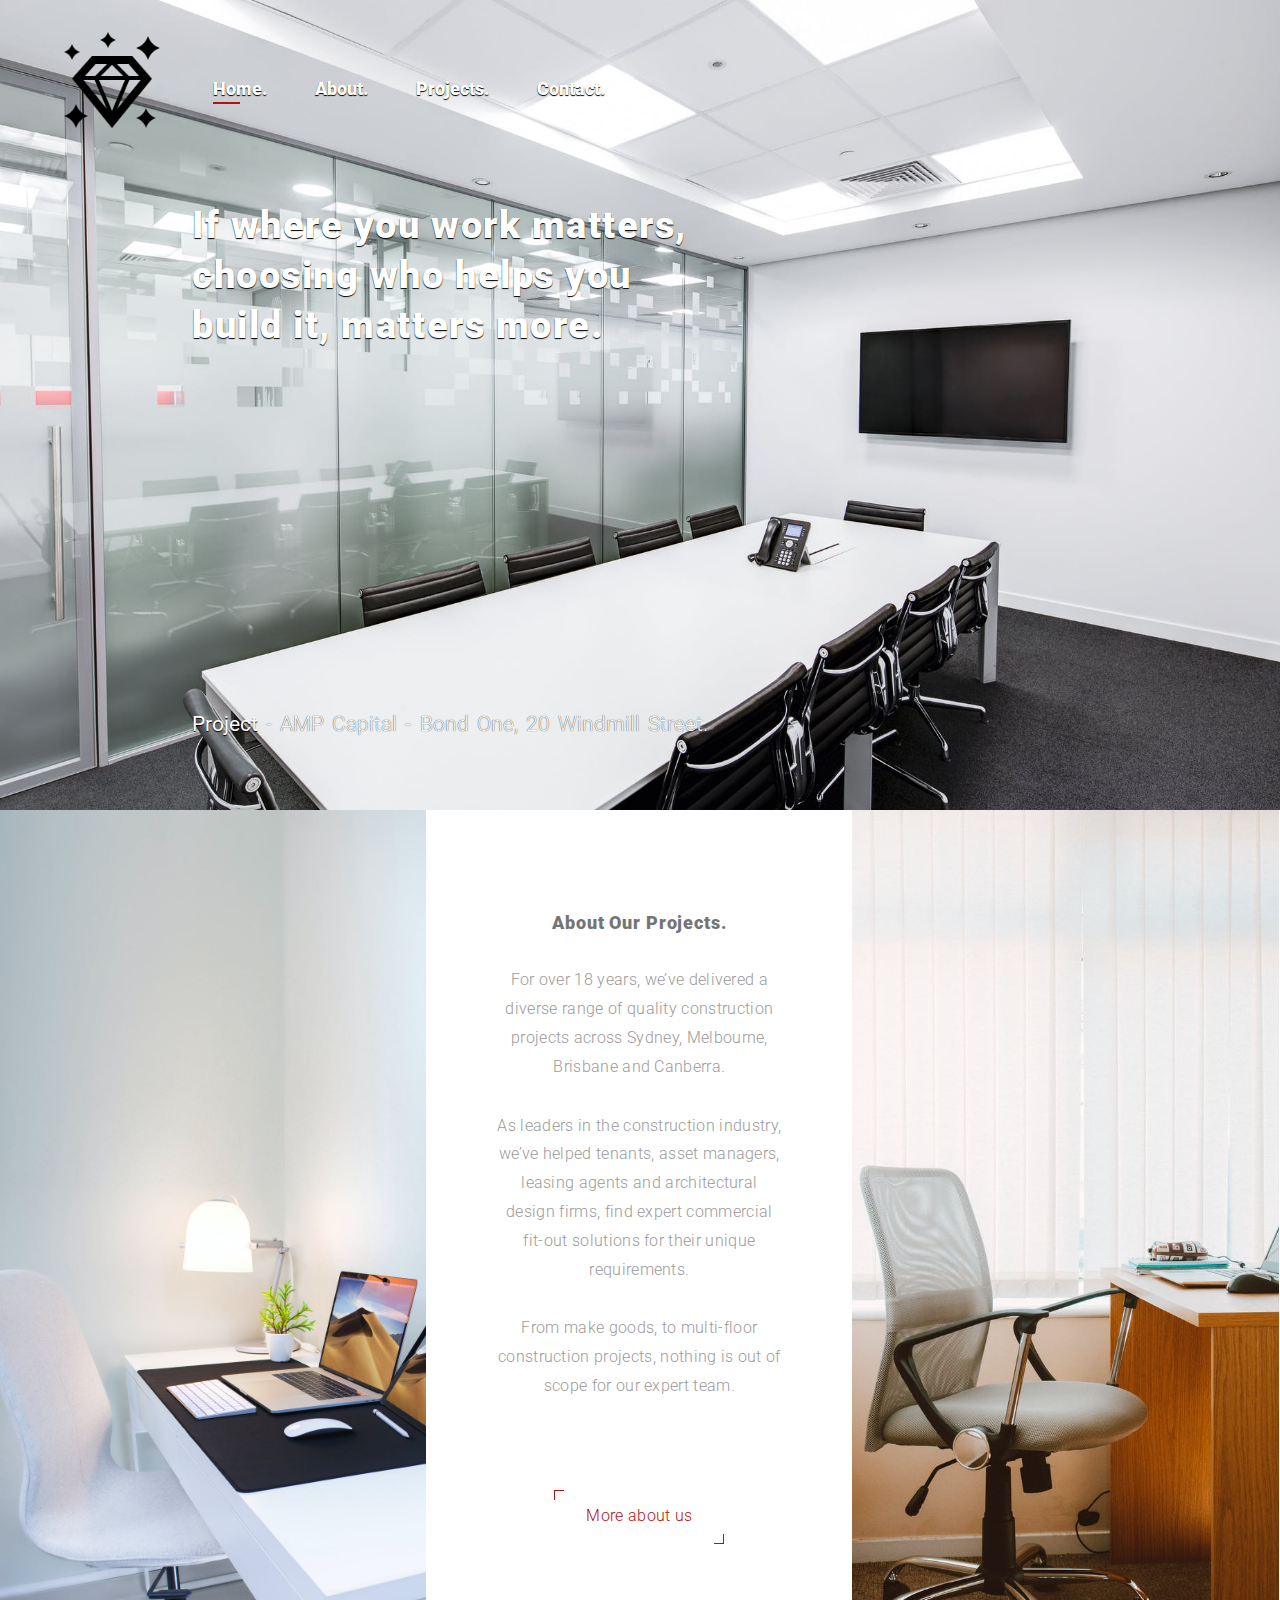
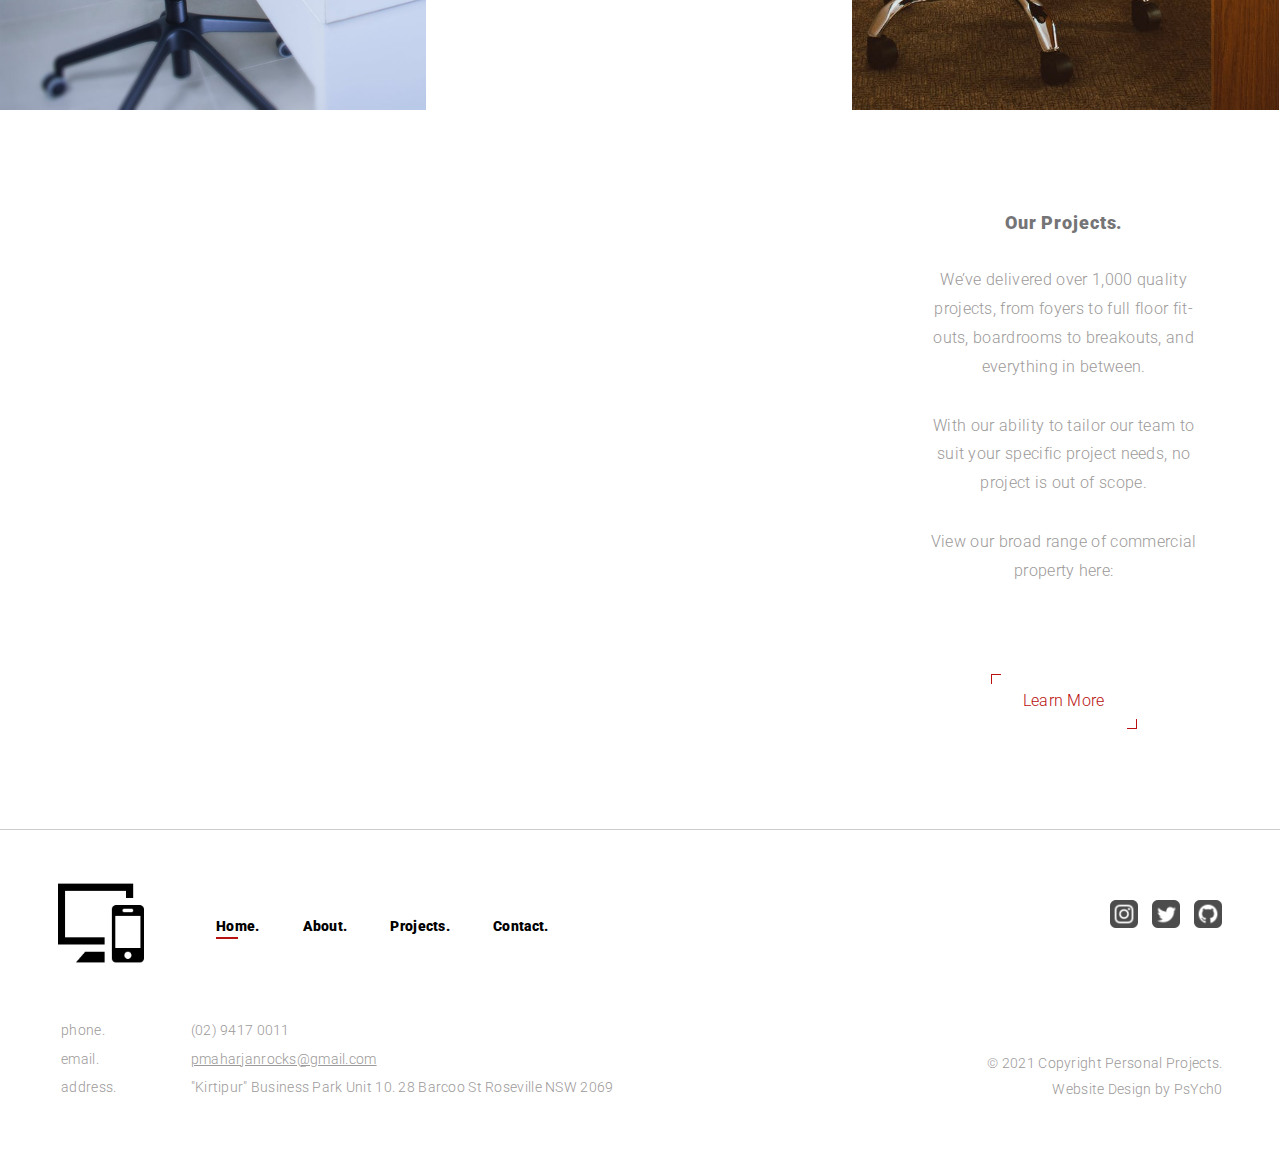
==== index.html @ 856b28a0 "Site Modified using Sass" ====
<!DOCTYPE html>
<html lang="en">
<head>
    <meta charset="UTF-8">
    <meta name="viewport" content="width=device-width, initial-scale=1.0">
    <link rel="stylesheet" type="text/css" href="css/style.css">

    <title>Diamond Projects</title>

    <!-- icon link -->
    <link rel="icon" href="img/_favicon.png" type = "image/x-icon">   
</head>

<body>
    <header id="mainHead" class="mainHeader">
        <div class="navbar">
            <a href="index.html"><img src="img/_headerLogo.png" class="logo" alt="logo"></a> 
            <nav id="mainNav">
                <ul class="list-group">
                    <li><a href="index.html" class="list-items active" title="home">Home.</a></li>
                    <li><a href="about.html" class="list-items" title="about">About.</a></li>
                    <li><a href="projects.html" class="list-items" title="Projects">Projects.</a></li>
                    <li><a href="contact.html" class="list-items" title="contact">Contact.</a></li>
                </ul>
            </nav>
        </div>
        <h1>If where you work matters, choosing who helps you build it, matters more.</h1>
        <p><strong>Project</strong> - AMP Capital - Bond One, 20 Windmill Street.</p>
    </header>
    
    <article>
        <section class="Scope1">
            <div class="img">
            </div>
            <div class="about">
                <h2>About Our Projects.</h2>
                <p>For over 18 years, we’ve delivered a diverse range of quality construction projects across
                     Sydney, Melbourne, Brisbane and Canberra.
                </p>
                <p>
                    As leaders in the construction industry, we’ve helped tenants, 
                    asset managers, leasing agents and architectural design firms,
                     find expert commercial fit-out solutions for their unique requirements.
                </p> 
                <p>  
                    From make goods, to multi-floor construction projects, nothing is out of scope for our
                     expert team.
                </p>
                <p>&nbsp;</p>
                <p>
                    <a class="btn" href="#">More about us</a>
                </p>
            </div>
            <div class="img">
            </div>
        </section>
        <section class="Scope2">
            <div class="img">
            </div>
            <div class="projects">
                <h2>Our Projects.</h2>
                <p>
                    We’ve delivered over 1,000 quality projects, from foyers to full floor fit-outs, 
                    boardrooms to breakouts, and everything in between.
                </p>
                <p>
                    With our ability to tailor our team to suit your specific project needs, no project 
                    is out of scope.
                </p>
                <p>
                    View our broad range of commercial property here:
                </p>
                <p>&nbsp;</p>
                <p>
                    <a class="btn" href="#">Learn More</a>
                </p>
            </div>
        </section>
    </article> 
    
    <footer id="pageFooter">
        <div class="menu-wrap">
            <div>
                <a href="index.html">
                    <img src="img/_footerLogo.png" alt="logo" class="footerLogo">
                </a>
            </div>            
            <nav id="footerNav">
                <ul class="list-group">
                    <li><a href="index.html" class="list-items active" title="home">Home.</a></li>
                    <li><a href="about.html" class="list-items" title="about">About.</a></li>
                    <li><a href="projects.html" class="list-items">Projects.</a></li>
                    <li><a href="contact.html" class="list-items">Contact.</a></li>
                </ul>
            </nav>
        </div>
        
        <ul class="social">
            <li>
                <a href="https://www.instagram.com/" title="instagram" target="_blank">
                    <img src="img/_instagram.png" class="mediaIcon" alt="instagram" >
                </a>
            </li>
            <li>
                <a href="https://twitter.com/MaharjanPiyush" title="twitter" target="_blank">
                    <img src="img/_twitter.png" class="mediaIcon" alt="twitter">
                </a>
            </li>
            <li>
                <a href="https://github.com/piyushmhrzn" title="github" target="_blank">
                    <img src="img/_github.png" class="mediaIcon" alt="github">
                </a>
            </li>
        </ul>
           
        <div class="info">
            <dl>
                <dt>phone.</dt>
                <dd>(02) 9417 0011</dd>
                <dt>email.</dt>
                <dd><a href="mailto:pmaharjanrocks@gmail.com" target="_blank">pmaharjanrocks@gmail.com</a></dd>
                <dt>address.</dt>
                <dd>"Kirtipur" Business Park Unit 10. 28 Barcoo St Roseville NSW 2069</dd>
            </dl>
            <div class="copy">
                <p>&copy; 2021 Copyright Personal Projects.</p>
                <p>Website Design by PsYch0</p>
            </div>
        </div>
    </footer> 
</body>
</html>
---- css/style.css ----
@import url("https://fonts.googleapis.com/css2?family=Roboto:wght@300&display=swap");
/*--------Hyperlinks 'a' tags--------*/
/*--------Buttons--------*/
/*--------Heading--------*/
/*--------Paragraphs--------*/
/*-------List Items ---------*/
/*-----------Flex Grow ------------*/
/*limited reset*/
html, body, div, section, article, aside, header, hgroup, footer, nav,
h1, h2, h3, h4, h5, h6, p, blockquote, address, time, span, em, strong,
img, ol, ul, li, dl, dt, dd, figure, canvas, video, th, td, tr {
  margin: 0;
  padding: 0;
  border: 0;
  display: block;
}

/*Global Styles*/
html, body {
  width: 100%;
  margin: 0 auto;
  font-family: 'Roboto', sans-serif;
  line-height: 1.5;
  position: relative;
  color: #fff;
  font-weight: 300;
  scroll-behavior: smooth;
}

/*----------header styles-----------*/
header {
  height: 90vh;
  background: url(../img/carousel1.jpg);
  background-repeat: no-repeat;
  background-size: cover;
  background-position: center center;
  position: relative;
}

header .navbar {
  display: -webkit-box;
  display: -ms-flexbox;
  display: flex;
  -ms-flex-wrap: nowrap;
      flex-wrap: nowrap;
  -webkit-box-pack: start;
      -ms-flex-pack: start;
          justify-content: flex-start;
  padding: 2em 4em 0;
}

header .navbar .logo {
  width: 6em;
  height: 6em;
}

header .navbar nav ul {
  list-style: none;
  margin-left: 1.8em;
  display: -webkit-box;
  display: -ms-flexbox;
  display: flex;
  -ms-flex-wrap: nowrap;
      flex-wrap: nowrap;
}

header .navbar nav ul li {
  padding: 2.2em 0.4em 0;
}

header .navbar nav ul li a {
  color: #fff;
  padding: 0.5em 1em;
  display: inline-block;
  text-align: center;
  text-decoration: none;
  text-transform: capitalize;
  font-size: 1.1rem;
  font-weight: 900;
  text-shadow: 0 1px 1px #000;
}

header .navbar nav ul li .list-items::after {
  content: '';
  display: block;
  width: 0;
  height: 2px;
  background: #b91010;
  -webkit-transition: width .3s;
  transition: width .3s;
}

header .navbar nav ul li .list-items:hover::after {
  width: 50%;
  -webkit-transition: width .3s;
  transition: width .3s;
}

header .navbar nav ul li .active::after {
  content: '';
  display: block;
  width: 50%;
  height: 2px;
  background: #b91010;
  -webkit-transition: width .3s;
  transition: width .3s;
}

header h1 {
  font-size: 2.4rem;
  font-weight: 900;
  line-height: 1.3;
  letter-spacing: 0.04em;
  position: absolute;
  top: 200px;
  left: 15%;
  width: 500px;
  text-shadow: 0 1px 1px #000;
}

header p {
  font-size: 1.3rem;
  font-weight: 300;
  word-spacing: 0.15em;
  position: absolute;
  bottom: 70px;
  left: 15%;
  width: 75%;
  padding-right: 7px;
  text-shadow: 0 0 1px #000;
  -webkit-box-sizing: border-box;
          box-sizing: border-box;
}

header p strong {
  display: inline-block;
  text-shadow: 0 1px 1px #000;
}

/*---------article 1 styles---------*/
.Scope1 {
  display: -webkit-box;
  display: -ms-flexbox;
  display: flex;
  -ms-flex-wrap: wrap;
      flex-wrap: wrap;
}

.Scope1 .img:first-of-type {
  background: url(../img/article1.jpeg);
  background-repeat: no-repeat;
  background-size: cover;
  width: 33.3%;
  height: 900px;
}

.Scope1 .img:last-of-type {
  background: url(../img/article2.jpeg);
  background-repeat: no-repeat;
  background-size: cover;
  width: 33.3%;
  height: 900px;
}

.Scope1 .about {
  width: 33.3%;
  max-width: 800px;
  height: auto;
  min-height: 100%;
  padding: 100px 70px 70px;
  -webkit-box-sizing: border-box;
          box-sizing: border-box;
  overflow: hidden;
}

.Scope1 .about h2 {
  font-weight: 900;
  font-size: 1.1rem;
  color: #757477;
  text-align: center;
  text-transform: capitalize;
  letter-spacing: .05em;
  margin-bottom: 30px;
}

.Scope1 .about p {
  text-align: center;
  line-height: 1.8em;
  font-weight: 300;
  font-size: 1rem;
  color: #9c9999;
  letter-spacing: .02em;
  margin-bottom: 30px;
}

.Scope1 .about a {
  color: #b91010;
  padding: 0.8em 2em;
  display: inline-block;
  text-align: center;
  text-decoration: none;
  font-size: 1rem;
  font-weight: 300;
  position: relative;
  cursor: pointer;
}

.Scope1 .about a::before {
  content: '';
  position: absolute;
  top: 0;
  left: 0;
  height: 10px;
  width: 10px;
  border-right: none !important;
  border-bottom: none !important;
  border: 1px solid #b91010;
  -webkit-box-sizing: border-box;
          box-sizing: border-box;
  -webkit-transition: height 0.2s linear, width 0.2s linear 0.2s;
  transition: height 0.2s linear, width 0.2s linear 0.2s;
}

.Scope1 .about a::after {
  content: '';
  position: absolute;
  bottom: 0;
  right: 0;
  height: 10px;
  width: 10px;
  border-left: none !important;
  border-top: none !important;
  border: 1px solid #b91010;
  -webkit-box-sizing: border-box;
          box-sizing: border-box;
  -webkit-transition: height 0.2s linear, width 0.2s linear 0.2s;
  transition: height 0.2s linear, width 0.2s linear 0.2s;
}

.Scope1 .about a:hover::before, .Scope1 .about a:hover::after {
  height: 100%;
  width: 100%;
  -webkit-transition: height 0.2s linear, width 0.2s linear 0.2s;
  transition: height 0.2s linear, width 0.2s linear 0.2s;
}

/*---------article 2 styles---------*/
.Scope2 {
  display: -webkit-box;
  display: -ms-flexbox;
  display: flex;
  -ms-flex-wrap: wrap;
      flex-wrap: wrap;
}

.Scope2 .img {
  background: url(../img/article3.jpg);
  background-repeat: no-repeat;
  background-size: cover;
  background-position: center center;
  background-attachment: fixed;
  width: 66.6%;
  height: 700px;
}

.Scope2 .projects {
  width: 33%;
  max-width: 800px;
  height: auto;
  min-height: 100%;
  position: relative;
  padding: 100px 70px 70px;
  -webkit-box-sizing: border-box;
          box-sizing: border-box;
  overflow: hidden;
}

.Scope2 .projects h2 {
  font-weight: 900;
  font-size: 1.1rem;
  color: #757477;
  text-align: center;
  text-transform: capitalize;
  letter-spacing: .05em;
  margin-bottom: 30px;
}

.Scope2 .projects p {
  text-align: center;
  line-height: 1.8em;
  font-weight: 300;
  font-size: 1rem;
  color: #9c9999;
  letter-spacing: .02em;
  margin-bottom: 30px;
}

.Scope2 .projects a {
  color: #b91010;
  padding: 0.8em 2em;
  display: inline-block;
  text-align: center;
  text-decoration: none;
  font-size: 1rem;
  font-weight: 300;
  position: relative;
  cursor: pointer;
}

.Scope2 .projects a::before {
  content: '';
  position: absolute;
  top: 0;
  left: 0;
  height: 10px;
  width: 10px;
  border-right: none !important;
  border-bottom: none !important;
  border: 1px solid #b91010;
  -webkit-box-sizing: border-box;
          box-sizing: border-box;
  -webkit-transition: height 0.2s linear, width 0.2s linear 0.2s;
  transition: height 0.2s linear, width 0.2s linear 0.2s;
}

.Scope2 .projects a::after {
  content: '';
  position: absolute;
  bottom: 0;
  right: 0;
  height: 10px;
  width: 10px;
  border-left: none !important;
  border-top: none !important;
  border: 1px solid #b91010;
  -webkit-box-sizing: border-box;
          box-sizing: border-box;
  -webkit-transition: height 0.2s linear, width 0.2s linear 0.2s;
  transition: height 0.2s linear, width 0.2s linear 0.2s;
}

.Scope2 .projects a:hover::before, .Scope2 .projects a:hover::after {
  height: 100%;
  width: 100%;
  -webkit-transition: height 0.2s linear, width 0.2s linear 0.2s;
  transition: height 0.2s linear, width 0.2s linear 0.2s;
}

/*---------Footer Styles------------*/
footer {
  font-size: 0.9rem;
  color: #9c9999;
  letter-spacing: .02em;
  border-top: 1px solid #ccc;
  padding: 50px 0;
  position: relative;
}

footer .menu-wrap {
  margin-bottom: 50px;
  display: -webkit-box;
  display: -ms-flexbox;
  display: flex;
  -ms-flex-wrap: nowrap;
      flex-wrap: nowrap;
  -webkit-box-pack: start;
      -ms-flex-pack: start;
          justify-content: flex-start;
  padding: 0 4em;
}

footer .menu-wrap .footerLogo {
  width: 6em;
  height: 6em;
}

footer .menu-wrap nav ul {
  list-style: none;
  margin-left: 3.5em;
  display: -webkit-box;
  display: -ms-flexbox;
  display: flex;
  -ms-flex-wrap: nowrap;
      flex-wrap: nowrap;
}

footer .menu-wrap nav ul li {
  padding: 2em 0.5em 0;
}

footer .menu-wrap nav ul li a {
  color: #000;
  padding: 0.5em 1em;
  display: inline-block;
  text-align: center;
  text-decoration: none;
  text-transform: capitalize;
  font-size: 0.9rem;
  font-weight: 900;
}

footer .menu-wrap nav ul li .list-items::after {
  content: '';
  display: block;
  width: 0;
  height: 2px;
  background: #b91010;
  -webkit-transition: width .3s;
  transition: width .3s;
}

footer .menu-wrap nav ul li .list-items:hover::after {
  width: 50%;
  -webkit-transition: width .3s;
  transition: width .3s;
}

footer .menu-wrap nav ul li .active::after {
  content: '';
  display: block;
  width: 50%;
  height: 2px;
  background: #b91010;
  -webkit-transition: width .3s;
  transition: width .3s;
}

footer .social {
  position: absolute;
  top: 70px;
  right: 4em;
  display: -webkit-box;
  display: -ms-flexbox;
  display: flex;
}

footer .social li {
  padding-right: 1em;
}

footer .social li .mediaIcon {
  opacity: 0.7;
  width: 28px;
  height: 28px;
  -webkit-transition: all 0.3s ease;
  transition: all 0.3s ease;
}

footer .social li .mediaIcon:hover {
  opacity: 1;
  width: 30px;
  height: 30px;
  -webkit-transition: all 0.3s ease;
  transition: all 0.3s ease;
}

footer .social li:last-child {
  padding-right: 0;
}

footer .info {
  padding: 0 4em;
  display: -webkit-box;
  display: -ms-flexbox;
  display: flex;
  -webkit-box-pack: justify;
      -ms-flex-pack: justify;
          justify-content: space-between;
  overflow: hidden;
}

footer .info dl {
  width: 70%;
}

footer .info dl dt {
  float: left;
  width: 15%;
  padding: 0.25em;
}

footer .info dl dd {
  float: left;
  width: 75%;
  padding: 0.25em;
  margin: 0;
}

footer .info dl dd a {
  color: #9c9999;
}

footer .info dl dd a:hover {
  color: #757477;
}

footer .info .copy {
  -ms-flex-item-align: end;
      align-self: flex-end;
}

footer .info .copy p {
  line-height: 1.8;
  text-align: right;
  color: #9c9999;
}

/*---------------------------------------------------------------------
                            About Section
-----------------------------------------------------------------------*/
.aboutHeader {
  height: 80vh;
  background: url(../img/carousel2.jpg);
  background-repeat: no-repeat;
  background-size: cover;
  background-position: center center;
  background-attachment: fixed;
}

.aboutHeader .scroll-button {
  color: #b91010;
  padding: 0.8em 2em;
  display: inline-block;
  text-align: center;
  text-decoration: none;
  font-size: 1rem;
  font-weight: 300;
  position: relative;
  cursor: pointer;
  position: absolute;
  left: 200px;
  bottom: 50px;
  color: #fff;
}

.aboutHeader .scroll-button::before {
  content: '';
  position: absolute;
  top: 0;
  left: 0;
  height: 10px;
  width: 10px;
  border-right: none !important;
  border-bottom: none !important;
  border: 1px solid #b91010;
  -webkit-box-sizing: border-box;
          box-sizing: border-box;
  -webkit-transition: height 0.2s linear, width 0.2s linear 0.2s;
  transition: height 0.2s linear, width 0.2s linear 0.2s;
  border-color: #fff;
}

.aboutHeader .scroll-button::after {
  content: '';
  position: absolute;
  bottom: 0;
  right: 0;
  height: 10px;
  width: 10px;
  border-left: none !important;
  border-top: none !important;
  border: 1px solid #b91010;
  -webkit-box-sizing: border-box;
          box-sizing: border-box;
  -webkit-transition: height 0.2s linear, width 0.2s linear 0.2s;
  transition: height 0.2s linear, width 0.2s linear 0.2s;
  border-color: #fff;
}

.aboutHeader .scroll-button:hover::before, .aboutHeader .scroll-button:hover::after {
  height: 100%;
  width: 100%;
  -webkit-transition: height 0.2s linear, width 0.2s linear 0.2s;
  transition: height 0.2s linear, width 0.2s linear 0.2s;
  border-color: #fff;
}

.profile {
  display: -webkit-box;
  display: -ms-flexbox;
  display: flex;
  -ms-flex-wrap: wrap;
      flex-wrap: wrap;
}

.profile .profile-image {
  background: url(../img/about_img1.jpg);
  background-repeat: no-repeat;
  background-size: cover;
  background-position: center center;
  width: 33.3%;
  height: 630px;
}

.profile .profile-section {
  width: 66.6%;
  max-width: 800px;
  height: auto;
  min-height: 100%;
  padding: 100px 70px 70px;
  -webkit-box-sizing: border-box;
          box-sizing: border-box;
  overflow: hidden;
}

.profile .profile-section p {
  text-align: center;
  line-height: 1.8em;
  font-weight: 300;
  font-size: 1rem;
  color: #9c9999;
  letter-spacing: .02em;
  margin-bottom: 30px;
  text-align: left;
}

.what_we_do {
  display: -webkit-box;
  display: -ms-flexbox;
  display: flex;
  -ms-flex-wrap: wrap;
      flex-wrap: wrap;
}

.what_we_do .we-do-image {
  background: url(../img/about_img2.jpg);
  background-repeat: no-repeat;
  background-size: cover;
  background-position: center center;
  background-attachment: fixed;
  width: 66.6%;
  height: 1550px;
}

.what_we_do .we-do-section {
  width: 33%;
  max-width: 800px;
  height: auto;
  min-height: 100%;
  position: relative;
  padding: 100px 70px 70px;
  -webkit-box-sizing: border-box;
          box-sizing: border-box;
  overflow: hidden;
}

.what_we_do .we-do-section p {
  text-align: center;
  line-height: 1.8em;
  font-weight: 300;
  font-size: 1rem;
  color: #9c9999;
  letter-spacing: .02em;
  margin-bottom: 30px;
  text-align: left;
}

.what_we_do .we-do-section ul {
  font-weight: 300;
  font-size: 1rem;
  margin: 0 0 30px;
  padding-left: 20px;
}

.what_we_do .we-do-section ul li {
  display: list-item;
  padding: 2px 0;
  line-height: 1.5;
  color: #9c9999;
  font-weight: 300;
  font-size: 1rem;
}

.why_to_choose {
  display: -webkit-box;
  display: -ms-flexbox;
  display: flex;
  -ms-flex-wrap: wrap;
      flex-wrap: wrap;
}

.why_to_choose .why_choose_image {
  background: url(../img/about_img3.jpg);
  background-repeat: no-repeat;
  background-size: cover;
  background-position: center center;
  width: 30%;
  height: 550px;
}

.why_to_choose .why_choose_section {
  width: 70%;
  max-width: 800px;
  height: auto;
  min-height: 100%;
  padding: 100px 70px 70px;
  -webkit-box-sizing: border-box;
          box-sizing: border-box;
  overflow: hidden;
}

.why_to_choose .why_choose_section p {
  text-align: center;
  line-height: 1.8em;
  font-weight: 300;
  font-size: 1rem;
  color: #9c9999;
  letter-spacing: .02em;
  margin-bottom: 30px;
  text-align: left;
}

/*---------------------------------------------------------------------
                            Projects Section
-----------------------------------------------------------------------*/
.projectsHeader {
  height: 80vh;
  background: url(../img/carousel3.jpg);
  background-repeat: no-repeat;
  background-size: cover;
  background-position: center center;
  background-attachment: fixed;
}

.grid_lock {
  padding: 50px;
  display: -ms-grid;
  display: grid;
  -ms-grid-columns: (minmax(auto, 385px))[auto-fit];
      grid-template-columns: repeat(auto-fit, minmax(auto, 385px));
  -webkit-box-pack: center;
      -ms-flex-pack: center;
          justify-content: center;
  grid-gap: 40px;
}

.grid_lock .grid_project {
  width: 100%;
}

.grid_lock .grid_project .grid_img img {
  width: 100%;
  background-repeat: no-repeat;
  background-size: cover;
  background-position: center center;
}

.grid_lock .grid_project .wrap {
  text-align: center;
  padding: 30px 10px;
}

.grid_lock .grid_project .wrap h2 {
  font-size: 1.3rem;
  font-weight: 900;
  color: #000;
}

.grid_lock .grid_project .wrap p {
  font-weight: 300;
  font-size: 1rem;
  color: #9c9999;
}

.grid_lock .grid_project .wrap:hover {
  background: #000;
  cursor: pointer;
}

.grid_lock .grid_project .wrap:hover h2 {
  color: #fff;
}

.grid_lock .grid_project .wrap:hover p {
  color: #ccc;
}

/*---------------------------------------------------------------------
                            Contact Section
-----------------------------------------------------------------------*/
.contactHeader {
  height: 80vh;
  background: url(../img/carousel4.jpg);
  background-repeat: no-repeat;
  background-size: cover;
  background-position: center center;
  background-attachment: fixed;
}

.social_class {
  display: -webkit-box;
  display: -ms-flexbox;
  display: flex;
  -ms-flex-wrap: wrap;
      flex-wrap: wrap;
}

.social_class .insta {
  width: 50%;
  padding: 100px 30px;
  text-align: center;
  -webkit-box-sizing: border-box;
          box-sizing: border-box;
  text-decoration: none;
  background: #222;
}

.social_class .insta img {
  margin: 0 auto 20px;
  text-align: center;
  height: 90px;
  opacity: 0.5;
  -webkit-transition: opacity 0.3s ease;
  transition: opacity 0.3s ease;
}

.social_class .insta p {
  color: #fff;
  opacity: 0.5;
  -webkit-transition: opacity 0.3s ease;
  transition: opacity 0.3s ease;
}

.social_class .insta p strong {
  display: inline-block;
}

.social_class .insta:hover img {
  opacity: 1;
  -webkit-transition: opacity 0.3s ease;
  transition: opacity 0.3s ease;
}

.social_class .insta:hover p {
  opacity: 1;
  -webkit-transition: opacity 0.3s ease;
  transition: opacity 0.3s ease;
}

.social_class .tweet {
  width: 50%;
  padding: 100px 30px;
  text-align: center;
  -webkit-box-sizing: border-box;
          box-sizing: border-box;
  text-decoration: none;
  background: #333;
}

.social_class .tweet img {
  margin: 0 auto 20px;
  text-align: center;
  height: 90px;
  opacity: 0.5;
  -webkit-transition: opacity 0.3s ease;
  transition: opacity 0.3s ease;
}

.social_class .tweet p {
  color: #fff;
  opacity: 0.5;
  -webkit-transition: opacity 0.3s ease;
  transition: opacity 0.3s ease;
}

.social_class .tweet p strong {
  display: inline-block;
}

.social_class .tweet:hover img {
  opacity: 1;
  -webkit-transition: opacity 0.3s ease;
  transition: opacity 0.3s ease;
}

.social_class .tweet:hover p {
  opacity: 1;
  -webkit-transition: opacity 0.3s ease;
  transition: opacity 0.3s ease;
}

.contact-box {
  display: -webkit-box;
  display: -ms-flexbox;
  display: flex;
  -ms-flex-wrap: wrap;
      flex-wrap: wrap;
}

.contact-box .map {
  width: 50%;
}

.contact-box .map img {
  width: 100%;
}

.contact-box .wrap {
  width: 50%;
  height: auto;
  min-height: 100%;
  padding: 100px 70px 70px;
  -webkit-box-sizing: border-box;
          box-sizing: border-box;
}

.contact-box .wrap .my-form .form-group {
  padding-bottom: 20px;
}

.contact-box .wrap .my-form .form-group label {
  font-weight: 300;
  font-size: 1rem;
  color: #9c9999;
}

.contact-box .wrap .my-form .form-group input {
  width: 100%;
  border: none;
  outline: none;
  border-bottom: 1px solid #ccc;
  -webkit-transition: border-bottom 0.3s ease;
  transition: border-bottom 0.3s ease;
}

.contact-box .wrap .my-form .form-group input:hover {
  border-bottom: 1px solid #757477;
  -webkit-transition: border-bottom 0.3s ease;
  transition: border-bottom 0.3s ease;
}

.contact-box .wrap .my-form .form-group textarea {
  width: 100%;
  border: none;
  outline: none;
  padding-top: 50px;
  border-bottom: 1px solid #ccc;
  -webkit-transition: border-bottom 0.3s ease;
  transition: border-bottom 0.3s ease;
}

.contact-box .wrap .my-form .form-group textarea:hover {
  border-bottom: 1px solid #757477;
  -webkit-transition: border-bottom 0.3s ease;
  transition: border-bottom 0.3s ease;
}

.contact-box .wrap .my-form a {
  margin-top: 30px;
  color: #b91010;
  padding: 0.8em 2em;
  display: inline-block;
  text-align: center;
  text-decoration: none;
  font-size: 1rem;
  font-weight: 300;
  position: relative;
  cursor: pointer;
}

.contact-box .wrap .my-form a::before {
  content: '';
  position: absolute;
  top: 0;
  left: 0;
  height: 10px;
  width: 10px;
  border-right: none !important;
  border-bottom: none !important;
  border: 1px solid #b91010;
  -webkit-box-sizing: border-box;
          box-sizing: border-box;
  -webkit-transition: height 0.2s linear, width 0.2s linear 0.2s;
  transition: height 0.2s linear, width 0.2s linear 0.2s;
}

.contact-box .wrap .my-form a::after {
  content: '';
  position: absolute;
  bottom: 0;
  right: 0;
  height: 10px;
  width: 10px;
  border-left: none !important;
  border-top: none !important;
  border: 1px solid #b91010;
  -webkit-box-sizing: border-box;
          box-sizing: border-box;
  -webkit-transition: height 0.2s linear, width 0.2s linear 0.2s;
  transition: height 0.2s linear, width 0.2s linear 0.2s;
}

.contact-box .wrap .my-form a:hover::before, .contact-box .wrap .my-form a:hover::after {
  height: 100%;
  width: 100%;
  -webkit-transition: height 0.2s linear, width 0.2s linear 0.2s;
  transition: height 0.2s linear, width 0.2s linear 0.2s;
}

/*---------------------------------------------------------------------
                            Media Queries
-----------------------------------------------------------------------*/
@media only screen and (max-width: 1200px) {
  .Scope1 .about {
    padding: 70px 40px 40px;
  }
  .Scope2 .projects {
    padding: 70px 40px 40px;
  }
  /*-------------------------------
                about
    --------------------------------*/
  .profile .profile-section {
    padding: 70px 40px 40px;
  }
  .what_we_do .we-do-section {
    padding: 70px 40px 40px;
  }
  .why_to_choose .why_choose_section {
    padding: 70px 40px 40px;
  }
}

@media only screen and (max-width: 1020px) {
  header h1 {
    font-size: 2rem;
  }
  header p {
    font-size: 1.1rem;
  }
  .Scope1 {
    display: -ms-grid;
    display: grid;
    -ms-grid-columns: 1fr 1fr;
        grid-template-columns: 1fr 1fr;
    justify-items: center;
  }
  .Scope1 .img:first-of-type {
    -ms-grid-column: 1;
    -ms-grid-column-span: 1;
    grid-column: 1/2;
    -ms-grid-row: 1;
    -ms-grid-row-span: 1;
    grid-row: 1/2;
    max-height: 300px;
    width: 100%;
    background: url(../img/_article1.jpeg);
    background-repeat: no-repeat;
    background-size: cover;
    background-position: center center;
  }
  .Scope1 .img:last-of-type {
    -ms-grid-column: 2;
    -ms-grid-column-span: 1;
    grid-column: 2/3;
    -ms-grid-row: 1;
    -ms-grid-row-span: 1;
    grid-row: 1/2;
    max-height: 300px;
    width: 100%;
    background: url(../img/_article2.jpeg);
    background-repeat: no-repeat;
    background-size: cover;
    background-position: center center;
  }
  .Scope1 .about {
    -ms-grid-column: 1;
    -ms-grid-column-span: 2;
    grid-column: 1/3;
    -ms-grid-row: 2;
    -ms-grid-row-span: 1;
    grid-row: 2/3;
    margin: 0 auto;
    width: 100%;
    height: auto;
    min-height: 100%;
  }
  .Scope2 .img {
    height: 500px;
    -webkit-box-flex: 1;
        -ms-flex: 1 0 100%;
            flex: 1 0 100%;
  }
  .Scope2 .projects {
    height: auto;
    min-height: 100%;
    margin: 0 auto;
    -webkit-box-flex: 1;
        -ms-flex: 1 0 100%;
            flex: 1 0 100%;
    padding: 70px 40px 40px;
  }
  footer .menu-wrap {
    margin-left: auto;
    margin-right: auto;
    padding: 0 4em;
  }
  footer .menu-wrap .footerLogo {
    display: none;
  }
  footer .menu-wrap nav {
    margin: 0 auto;
  }
  footer .menu-wrap nav ul {
    margin-left: 0;
  }
  footer .menu-wrap nav ul li {
    padding-top: 0;
  }
  footer .social {
    position: absolute;
    top: 110px;
    left: 0;
    right: 0;
    margin-left: auto;
    margin-right: auto;
    display: -webkit-box;
    display: -ms-flexbox;
    display: flex;
    -webkit-box-pack: center;
        -ms-flex-pack: center;
            justify-content: center;
  }
  footer .info {
    padding: 3em 4em 0;
    display: -webkit-box;
    display: -ms-flexbox;
    display: flex;
    -ms-flex-wrap: wrap;
        flex-wrap: wrap;
    -webkit-box-pack: center;
        -ms-flex-pack: center;
            justify-content: center;
  }
  footer .info dl {
    -webkit-box-flex: 1;
        -ms-flex: 1 0 100%;
            flex: 1 0 100%;
    text-align: center;
  }
  footer .info dl dt {
    width: 100%;
    padding: 0;
  }
  footer .info dl dd {
    width: 100%;
    padding: 0;
    margin-bottom: 15px;
  }
  footer .info .copy {
    -webkit-box-flex: 1;
        -ms-flex: 1 0 100%;
            flex: 1 0 100%;
    text-align: center;
    margin-top: 70px;
  }
  footer .info .copy p {
    text-align: center;
  }
  /*-------------------------------
                about
    --------------------------------*/
  .profile .profile-image {
    height: 400px;
    -webkit-box-flex: 1;
        -ms-flex: 1 0 100%;
            flex: 1 0 100%;
  }
  .profile .profile-section {
    height: auto;
    min-height: 100%;
    margin: 0 auto;
    -webkit-box-flex: 1;
        -ms-flex: 1 0 100%;
            flex: 1 0 100%;
    padding: 60px 30px 30px;
  }
  .what_we_do .we-do-image {
    height: 350px;
    -webkit-box-flex: 1;
        -ms-flex: 1 0 100%;
            flex: 1 0 100%;
  }
  .what_we_do .we-do-section {
    height: auto;
    min-height: 100%;
    margin: 0 auto;
    -webkit-box-flex: 1;
        -ms-flex: 1 0 100%;
            flex: 1 0 100%;
    padding: 60px 30px 30px;
  }
  .why_to_choose .why_choose_image {
    height: 400px;
    -webkit-box-flex: 1;
        -ms-flex: 1 0 100%;
            flex: 1 0 100%;
  }
  .why_to_choose .why_choose_section {
    height: auto;
    min-height: 100%;
    margin: 0 auto;
    -webkit-box-flex: 1;
        -ms-flex: 1 0 100%;
            flex: 1 0 100%;
    padding: 60px 30px 30px;
  }
  /*-------------------------------
                project
    --------------------------------*/
  .contact-box .map {
    height: auto;
    min-height: 100%;
    margin: 0 auto;
    -webkit-box-flex: 1;
        -ms-flex: 1 0 100%;
            flex: 1 0 100%;
  }
  .contact-box .wrap {
    height: auto;
    min-height: 100%;
    margin: 0 auto;
    -webkit-box-flex: 1;
        -ms-flex: 1 0 100%;
            flex: 1 0 100%;
  }
}

@media only screen and (max-width: 767px) {
  header .navbar {
    padding-left: 6%;
  }
  header .navbar .logo {
    width: 4em;
    height: 4em;
  }
  header .navbar nav {
    display: none;
  }
  header h1 {
    font-size: 1.3rem;
    line-height: 1.3;
    letter-spacing: 0.02em;
    position: absolute;
    top: 150px;
    left: 6%;
    max-width: 350px;
    text-align: left;
    text-shadow: 0 0 1px #000;
    padding-right: 50px;
    -webkit-box-sizing: border-box;
            box-sizing: border-box;
  }
  header p {
    font-size: 0.9rem;
    left: 6%;
  }
  .Scope1 .about {
    padding: 60px 30px 30px;
  }
  .Scope1 .about h2, .Scope1 .about p, .Scope1 .about a {
    font-size: 0.9rem;
  }
  .Scope2 .img {
    height: 400px;
  }
  .Scope2 .projects {
    padding: 60px 30px 30px;
  }
  .Scope2 .projects h2, .Scope2 .projects p, .Scope2 .projects a {
    font-size: 0.9rem;
  }
  footer {
    font-size: 0.8rem;
  }
  footer .menu-wrap {
    display: none;
  }
  footer .social {
    top: 40px;
  }
  /*-------------------------------
                about
    --------------------------------*/
  .aboutHeader {
    background-position: right center;
  }
  .aboutHeader .scroll-button {
    left: 50px;
  }
  .profile .profile-section p {
    font-size: 0.9rem;
  }
  .what_we_do .we-do-section p {
    font-size: 0.9rem;
  }
  .what_we_do .we-do-section ul li {
    font-size: 0.9rem;
  }
  .why_to_choose .why_choose_section p {
    font-size: 0.9rem;
  }
  .why_to_choose .why_choose_section ul li {
    font-size: 0.9rem;
  }
  /*-------------------------------
                project
    --------------------------------*/
  .social_class .insta {
    height: auto;
    min-height: 100%;
    margin: 0 auto;
    -webkit-box-flex: 1;
        -ms-flex: 1 0 100%;
            flex: 1 0 100%;
    padding: 30px;
  }
  .social_class .insta img {
    height: 60px;
  }
  .social_class .tweet {
    height: auto;
    min-height: 100%;
    margin: 0 auto;
    -webkit-box-flex: 1;
        -ms-flex: 1 0 100%;
            flex: 1 0 100%;
    padding: 30px;
  }
  .social_class .tweet img {
    height: 60px;
  }
  .contact-box .map {
    height: auto;
    min-height: 100%;
    margin: 0 auto;
    -webkit-box-flex: 1;
        -ms-flex: 1 0 100%;
            flex: 1 0 100%;
  }
  .contact-box .wrap {
    height: auto;
    min-height: 100%;
    margin: 0 auto;
    -webkit-box-flex: 1;
        -ms-flex: 1 0 100%;
            flex: 1 0 100%;
    padding: 60px 30px 30px;
  }
  .contact-box .wrap .my-form .form-group label {
    font-size: 0.9rem;
  }
  .contact-box .wrap .my-form a {
    margin-top: 30px;
    font-size: 0.9rem;
  }
}

@media only screen and (max-width: 380px) {
  header .navbar {
    padding-left: 8%;
  }
  header h1 {
    left: 8%;
    max-width: 250px;
    padding-right: 30px;
  }
}
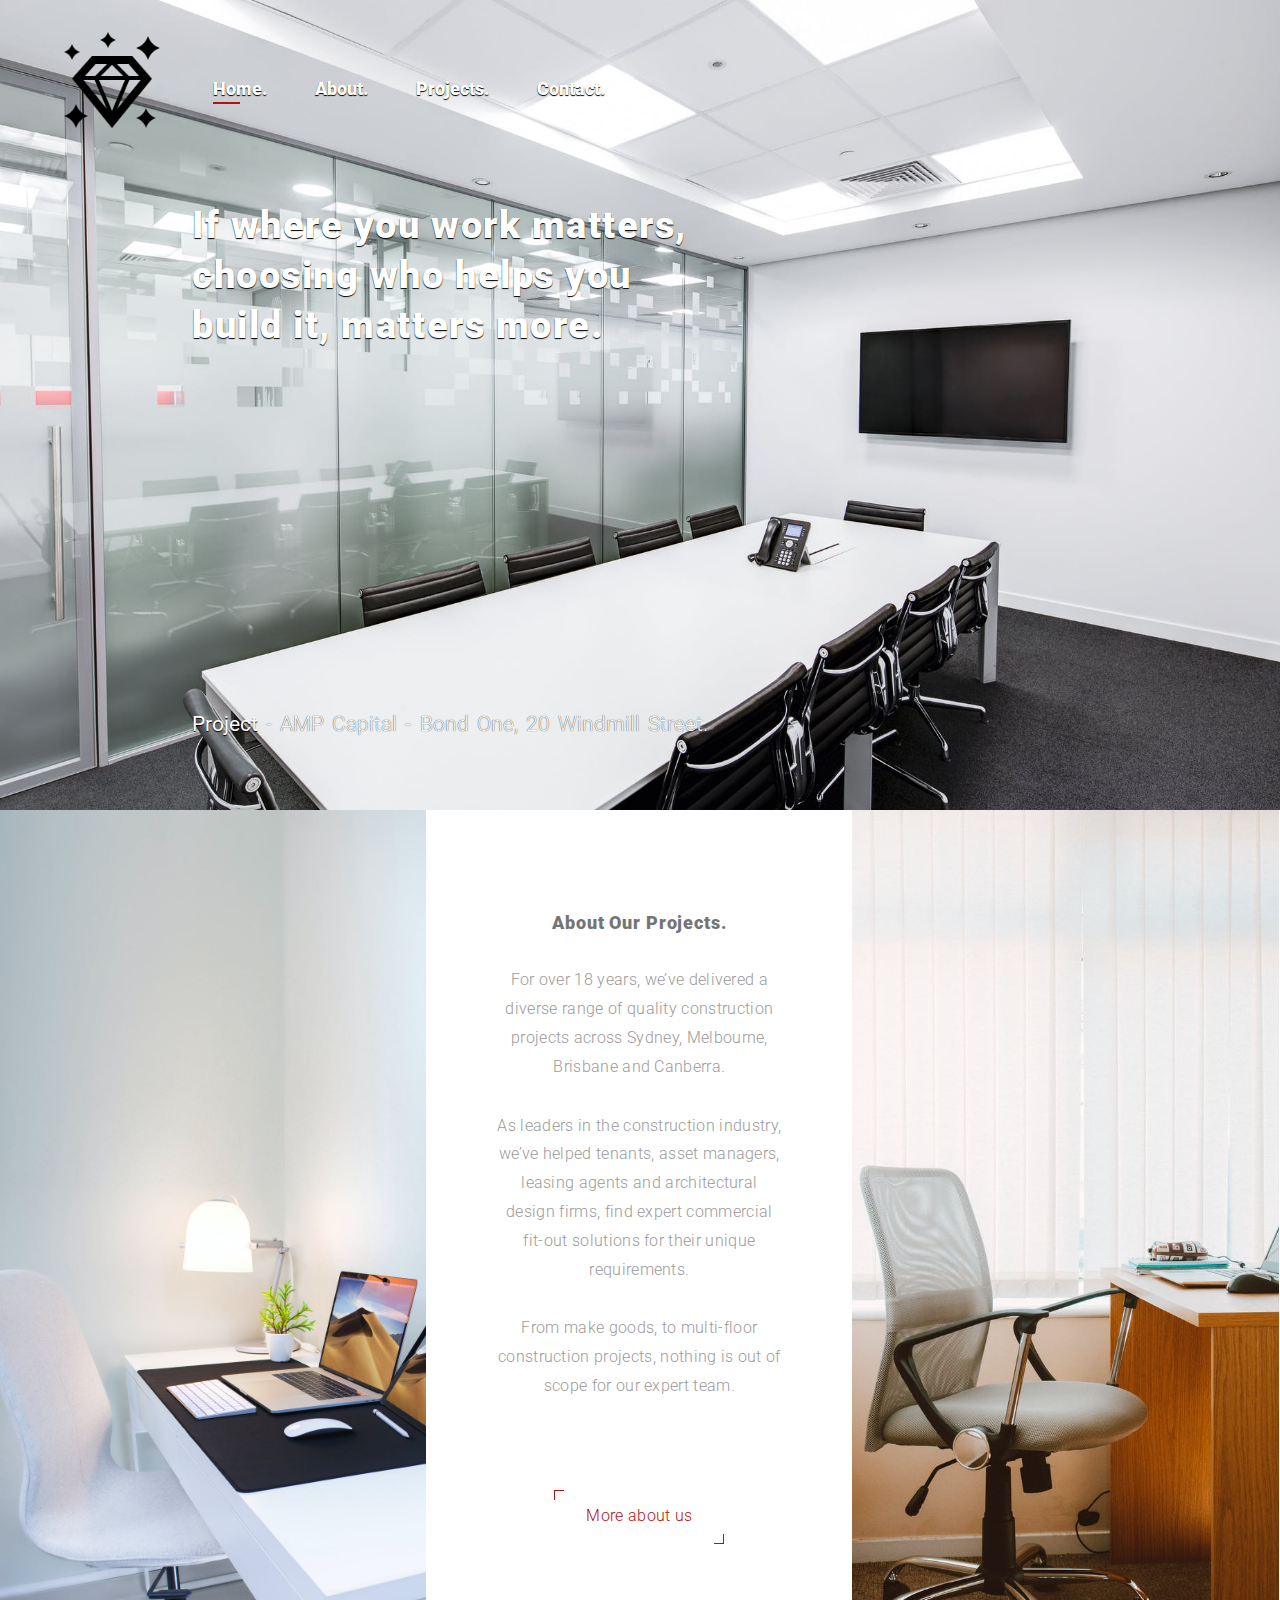
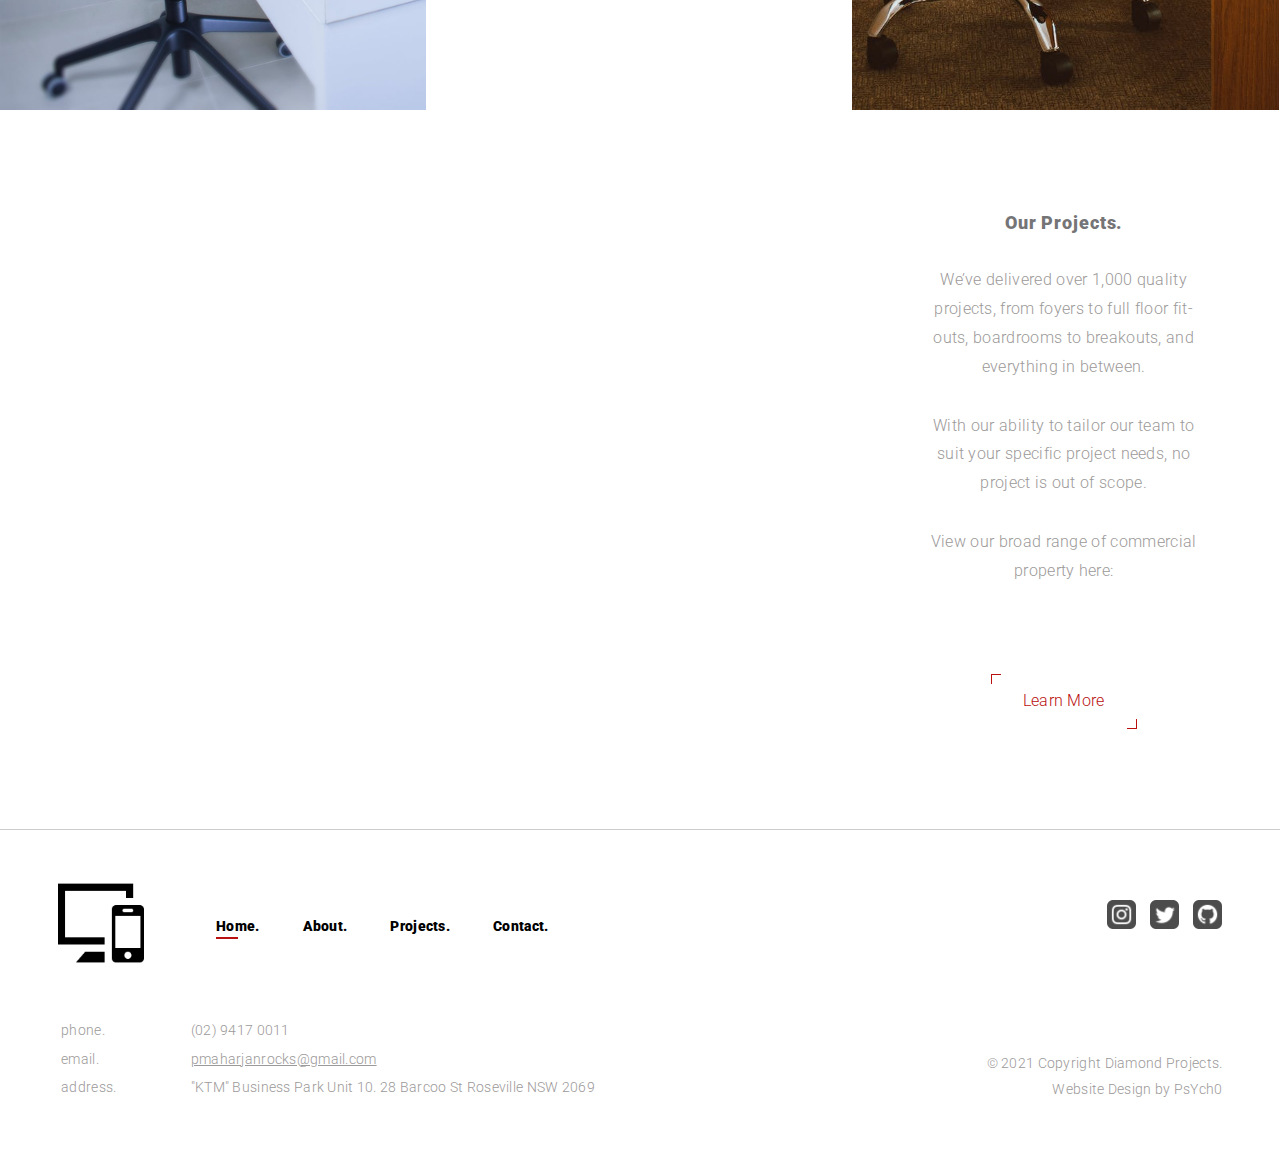
==== commit b66c65fd: "Added Transitions in Grid Layout of Projects Page" ====
--- a/index.html
+++ b/index.html
@@ -120,10 +120,10 @@
                 <dt>email.</dt>
                 <dd><a href="mailto:pmaharjanrocks@gmail.com" target="_blank">pmaharjanrocks@gmail.com</a></dd>
                 <dt>address.</dt>
-                <dd>"Kirtipur" Business Park Unit 10. 28 Barcoo St Roseville NSW 2069</dd>
+                <dd>"KTM" Business Park Unit 10. 28 Barcoo St Roseville NSW 2069</dd>
             </dl>
             <div class="copy">
-                <p>&copy; 2021 Copyright Personal Projects.</p>
+                <p>&copy; 2021 Copyright Diamond Projects.</p>
                 <p>Website Design by PsYch0</p>
             </div>
         </div>
--- a/css/style.css
+++ b/css/style.css
@@ -27,7 +27,9 @@
   scroll-behavior: smooth;
 }
 
-/*----------header styles-----------*/
+/*---------------------------------------------------------------------
+                        Header Section
+-----------------------------------------------------------------------*/
 header {
   height: 90vh;
   background: url(../img/carousel1.jpg);
@@ -137,7 +139,9 @@
   text-shadow: 0 1px 1px #000;
 }
 
-/*---------article 1 styles---------*/
+/*---------------------------------------------------------------------
+                        Article 1 Section
+-----------------------------------------------------------------------*/
 .Scope1 {
   display: -webkit-box;
   display: -ms-flexbox;
@@ -250,7 +254,9 @@
  width 0.2s linear 0.2s;
 }
 
-/*---------article 2 styles---------*/
+/*---------------------------------------------------------------------
+                        Article 2 Section
+-----------------------------------------------------------------------*/
 .Scope2 {
   display: -webkit-box;
   display: -ms-flexbox;
@@ -358,7 +364,9 @@
  width 0.2s linear 0.2s;
 }
 
-/*---------Footer Styles------------*/
+/*---------------------------------------------------------------------
+                        Footer Section
+-----------------------------------------------------------------------*/
 footer {
   font-size: 0.9rem;
   color: #9c9999;
@@ -452,8 +460,8 @@
 
 footer .social li .mediaIcon {
   opacity: 0.7;
-  width: 28px;
-  height: 28px;
+  width: 29px;
+  height: 29px;
   -webkit-transition: all 0.3s ease;
   transition: all 0.3s ease;
 }
@@ -518,7 +526,7 @@
 }
 
 /*---------------------------------------------------------------------
-                            About Section
+                     2. ABOUT PAGE SECTION
 -----------------------------------------------------------------------*/
 .aboutHeader {
   height: 80vh;
@@ -729,7 +737,7 @@
 }
 
 /*---------------------------------------------------------------------
-                            Projects Section
+                      3. PROJECT PAGE SECTION
 -----------------------------------------------------------------------*/
 .projectsHeader {
   height: 80vh;
@@ -763,38 +771,51 @@
   background-position: center center;
 }
 
-.grid_lock .grid_project .wrap {
+.grid_lock .grid_project .grid_content {
   text-align: center;
   padding: 30px 10px;
-}
-
-.grid_lock .grid_project .wrap h2 {
+  background-color: #fff;
+  -webkit-transition: background-color 0.5s ease;
+  transition: background-color 0.5s ease;
+}
+
+.grid_lock .grid_project .grid_content h2 {
   font-size: 1.3rem;
   font-weight: 900;
   color: #000;
-}
-
-.grid_lock .grid_project .wrap p {
+  -webkit-transition: color 0.5s ease;
+  transition: color 0.5s ease;
+}
+
+.grid_lock .grid_project .grid_content p {
   font-weight: 300;
   font-size: 1rem;
   color: #9c9999;
-}
-
-.grid_lock .grid_project .wrap:hover {
-  background: #000;
+  -webkit-transition: color 0.5s ease;
+  transition: color 0.5s ease;
+}
+
+.grid_lock .grid_project .grid_content:hover {
+  background-color: #000;
+  -webkit-transition: background-color 0.5s ease;
+  transition: background-color 0.5s ease;
   cursor: pointer;
 }
 
-.grid_lock .grid_project .wrap:hover h2 {
+.grid_lock .grid_project .grid_content:hover h2 {
   color: #fff;
-}
-
-.grid_lock .grid_project .wrap:hover p {
+  -webkit-transition: color 0.5s ease;
+  transition: color 0.5s ease;
+}
+
+.grid_lock .grid_project .grid_content:hover p {
   color: #ccc;
+  -webkit-transition: color 0.5s ease;
+  transition: color 0.5s ease;
 }
 
 /*---------------------------------------------------------------------
-                            Contact Section
+                      4. CONTACT PAGE SECTION
 -----------------------------------------------------------------------*/
 .contactHeader {
   height: 80vh;
@@ -1031,9 +1052,9 @@
   .Scope2 .projects {
     padding: 70px 40px 40px;
   }
-  /*-------------------------------
-                about
-    --------------------------------*/
+  /*---------------------------------------------------------------------
+                        ABOUT PAGE SECTION
+    -----------------------------------------------------------------------*/
   .profile .profile-section {
     padding: 70px 40px 40px;
   }
@@ -1181,9 +1202,9 @@
   footer .info .copy p {
     text-align: center;
   }
-  /*-------------------------------
-                about
-    --------------------------------*/
+  /*---------------------------------------------------------------------
+                     2. ABOUT PAGE SECTION
+    -----------------------------------------------------------------------*/
   .profile .profile-image {
     height: 400px;
     -webkit-box-flex: 1;
@@ -1229,9 +1250,9 @@
             flex: 1 0 100%;
     padding: 60px 30px 30px;
   }
-  /*-------------------------------
-                project
-    --------------------------------*/
+  /*---------------------------------------------------------------------
+                      4. CONTACT PAGE SECTION
+    -----------------------------------------------------------------------*/
   .contact-box .map {
     height: auto;
     min-height: 100%;
@@ -1303,9 +1324,9 @@
   footer .social {
     top: 40px;
   }
-  /*-------------------------------
-                about
-    --------------------------------*/
+  /*---------------------------------------------------------------------
+                     2. ABOUT PAGE SECTION
+    -----------------------------------------------------------------------*/
   .aboutHeader {
     background-position: right center;
   }
@@ -1327,9 +1348,9 @@
   .why_to_choose .why_choose_section ul li {
     font-size: 0.9rem;
   }
-  /*-------------------------------
-                project
-    --------------------------------*/
+  /*---------------------------------------------------------------------
+                      4. CONTACT PAGE SECTION
+    -----------------------------------------------------------------------*/
   .social_class .insta {
     height: auto;
     min-height: 100%;
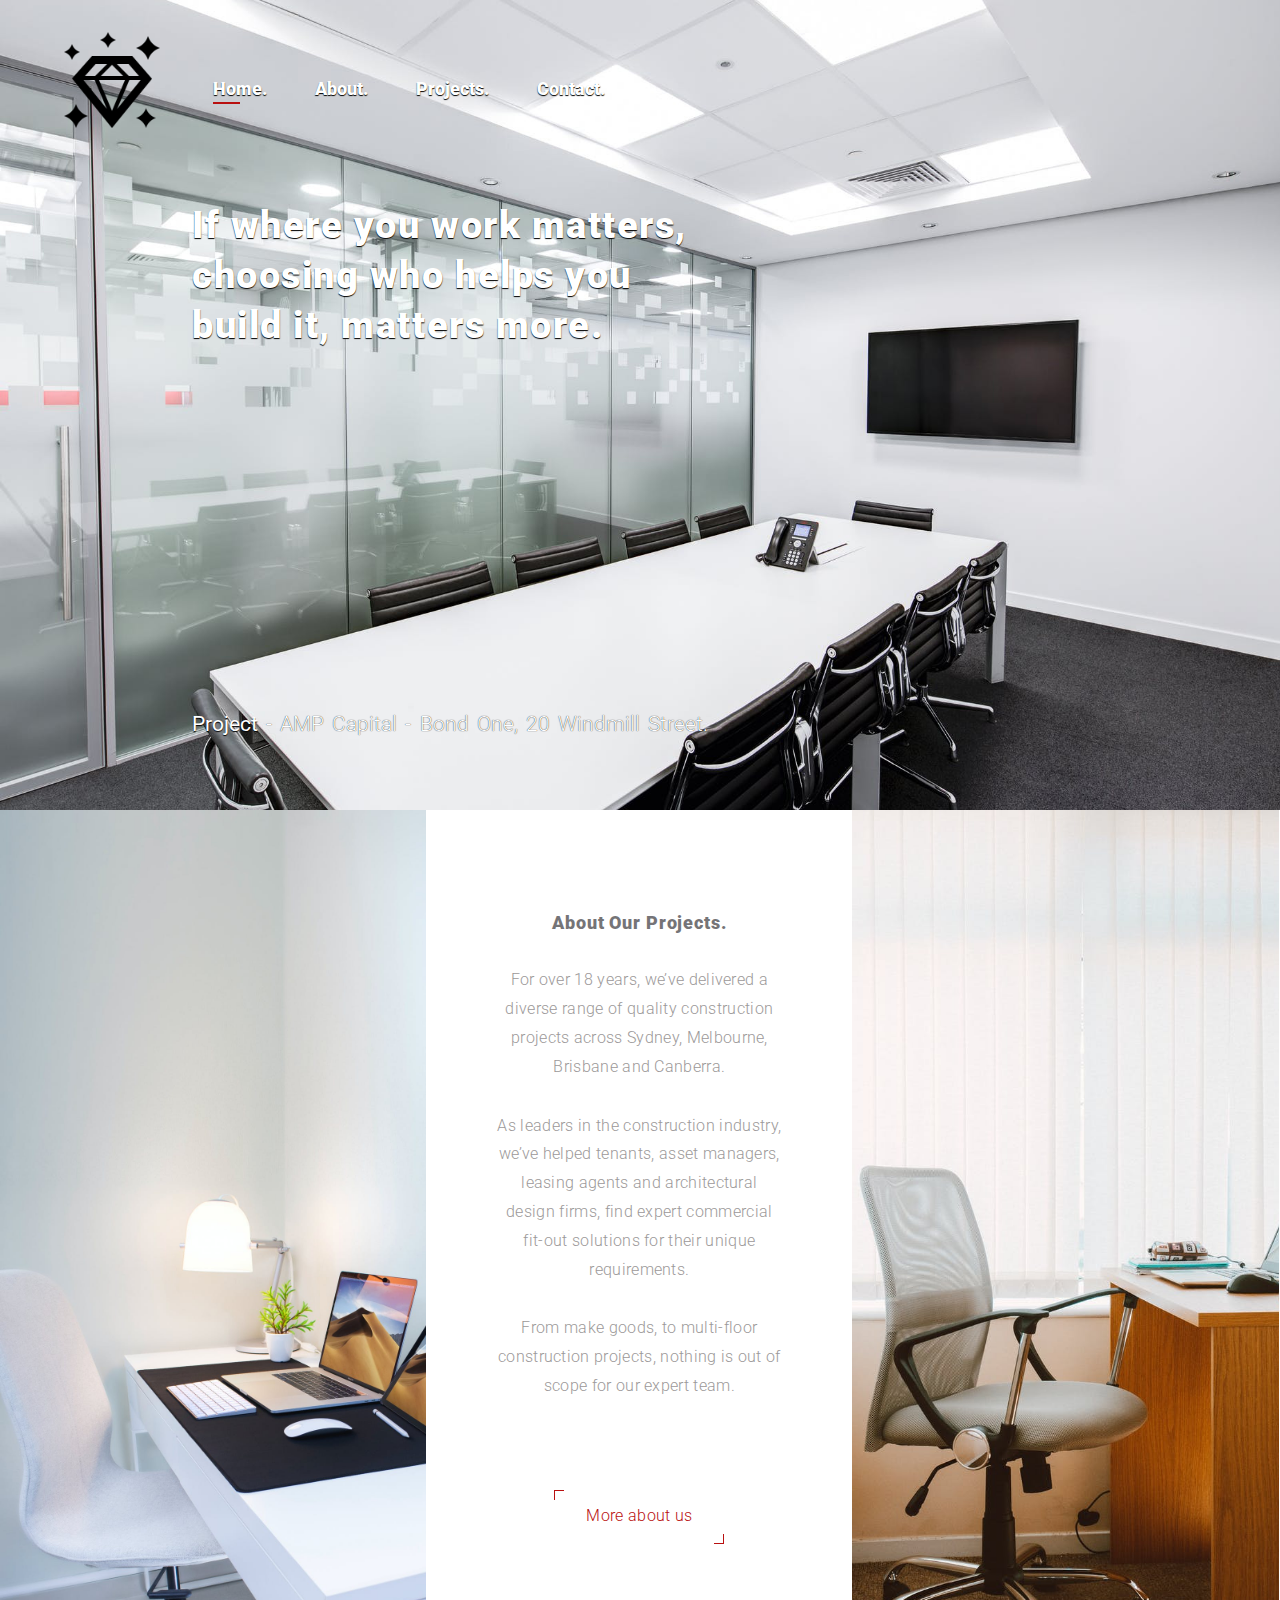
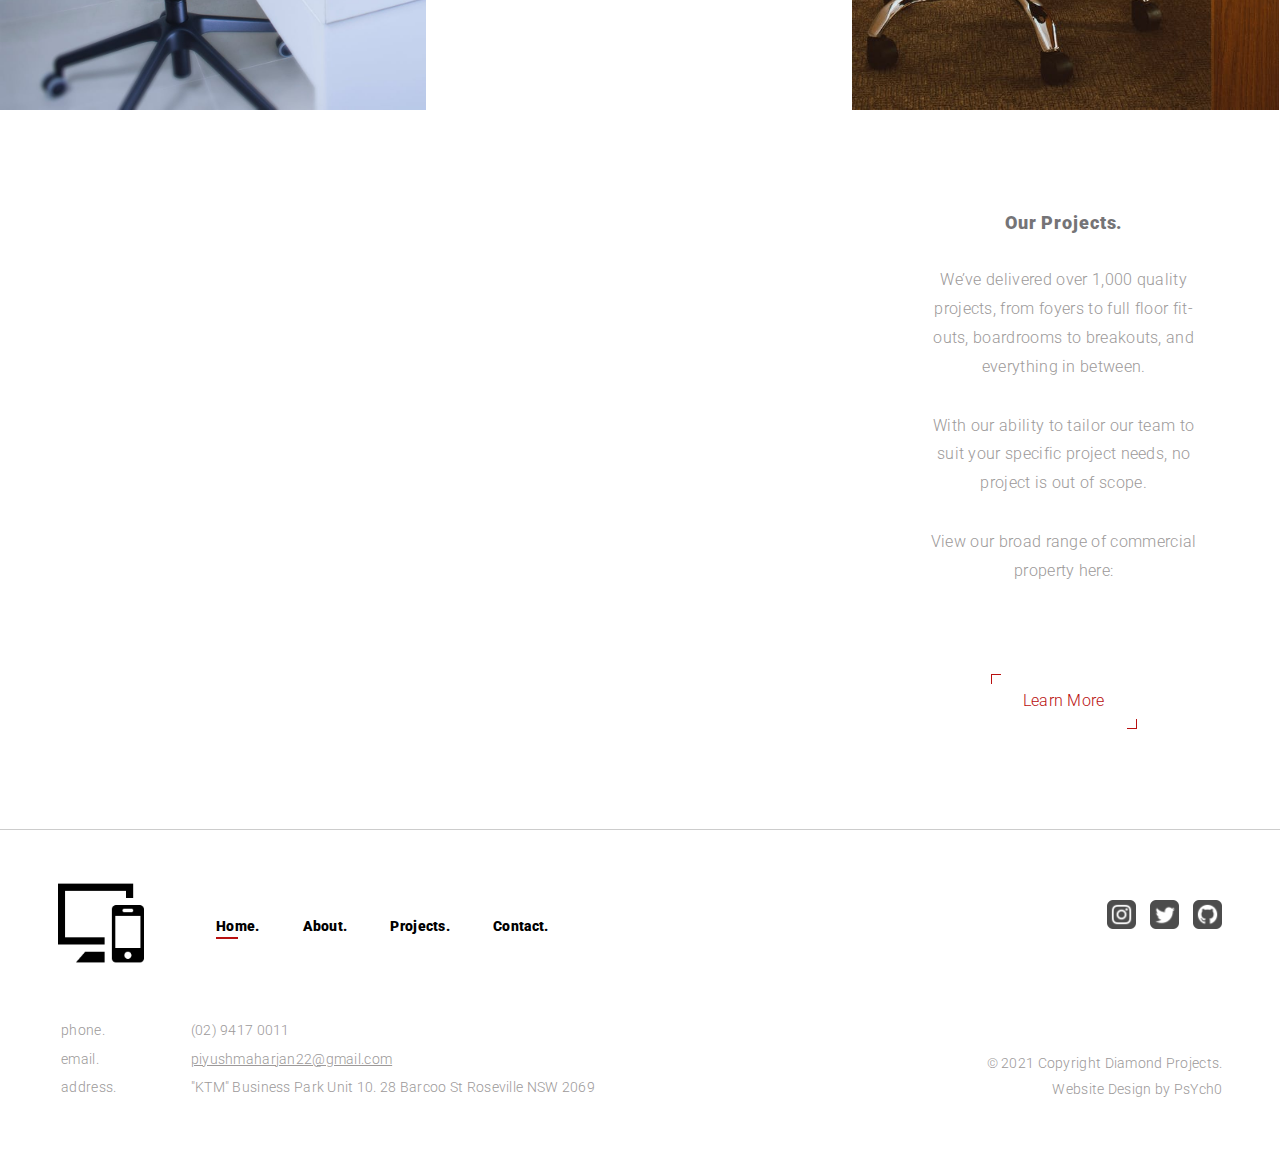
==== commit 2e27e3dc: "Parallex Images" ====
--- a/index.html
+++ b/index.html
@@ -1,132 +1,179 @@
 <!DOCTYPE html>
 <html lang="en">
-<head>
-    <meta charset="UTF-8">
-    <meta name="viewport" content="width=device-width, initial-scale=1.0">
-    <link rel="stylesheet" type="text/css" href="css/style.css">
+  <head>
+    <meta charset="UTF-8" />
+    <meta name="viewport" content="width=device-width, initial-scale=1.0" />
+    <link rel="stylesheet" type="text/css" href="css/style.css" />
 
     <title>Diamond Projects</title>
 
     <!-- icon link -->
-    <link rel="icon" href="img/_favicon.png" type = "image/x-icon">   
-</head>
+    <link rel="icon" href="img/fav_icon.png" type="image/x-icon" />
+  </head>
 
-<body>
-    <header id="mainHead" class="mainHeader">
-        <div class="navbar">
-            <a href="index.html"><img src="img/_headerLogo.png" class="logo" alt="logo"></a> 
-            <nav id="mainNav">
-                <ul class="list-group">
-                    <li><a href="index.html" class="list-items active" title="home">Home.</a></li>
-                    <li><a href="about.html" class="list-items" title="about">About.</a></li>
-                    <li><a href="projects.html" class="list-items" title="Projects">Projects.</a></li>
-                    <li><a href="contact.html" class="list-items" title="contact">Contact.</a></li>
-                </ul>
-            </nav>
-        </div>
-        <h1>If where you work matters, choosing who helps you build it, matters more.</h1>
-        <p><strong>Project</strong> - AMP Capital - Bond One, 20 Windmill Street.</p>
-    </header>
-    
-    <article>
-        <section class="Scope1">
-            <div class="img">
-            </div>
-            <div class="about">
-                <h2>About Our Projects.</h2>
-                <p>For over 18 years, we’ve delivered a diverse range of quality construction projects across
-                     Sydney, Melbourne, Brisbane and Canberra.
-                </p>
-                <p>
-                    As leaders in the construction industry, we’ve helped tenants, 
-                    asset managers, leasing agents and architectural design firms,
-                     find expert commercial fit-out solutions for their unique requirements.
-                </p> 
-                <p>  
-                    From make goods, to multi-floor construction projects, nothing is out of scope for our
-                     expert team.
-                </p>
-                <p>&nbsp;</p>
-                <p>
-                    <a class="btn" href="#">More about us</a>
-                </p>
-            </div>
-            <div class="img">
-            </div>
-        </section>
-        <section class="Scope2">
-            <div class="img">
-            </div>
-            <div class="projects">
-                <h2>Our Projects.</h2>
-                <p>
-                    We’ve delivered over 1,000 quality projects, from foyers to full floor fit-outs, 
-                    boardrooms to breakouts, and everything in between.
-                </p>
-                <p>
-                    With our ability to tailor our team to suit your specific project needs, no project 
-                    is out of scope.
-                </p>
-                <p>
-                    View our broad range of commercial property here:
-                </p>
-                <p>&nbsp;</p>
-                <p>
-                    <a class="btn" href="#">Learn More</a>
-                </p>
-            </div>
-        </section>
-    </article> 
-    
-    <footer id="pageFooter">
-        <div class="menu-wrap">
-            <div>
-                <a href="index.html">
-                    <img src="img/_footerLogo.png" alt="logo" class="footerLogo">
-                </a>
-            </div>            
-            <nav id="footerNav">
-                <ul class="list-group">
-                    <li><a href="index.html" class="list-items active" title="home">Home.</a></li>
-                    <li><a href="about.html" class="list-items" title="about">About.</a></li>
-                    <li><a href="projects.html" class="list-items">Projects.</a></li>
-                    <li><a href="contact.html" class="list-items">Contact.</a></li>
-                </ul>
-            </nav>
-        </div>
-        
-        <ul class="social">
+  <body>
+    <header id="homepage-mainHead" class="mainHeader">
+      <div class="navbar">
+        <a href="index.html"
+          ><img src="img/logo_header.png" class="logo" alt="logo"
+        /></a>
+        <nav id="mainNav">
+          <div class="hamburger">
+            <div class="line top"></div>
+            <div class="line middle"></div>
+            <div class="line bottom"></div>
+          </div>
+          <ul class="list-group">
             <li>
-                <a href="https://www.instagram.com/" title="instagram" target="_blank">
-                    <img src="img/_instagram.png" class="mediaIcon" alt="instagram" >
-                </a>
+              <a href="index.html" class="list-items active" title="home"
+                >Home.</a
+              >
             </li>
             <li>
-                <a href="https://twitter.com/MaharjanPiyush" title="twitter" target="_blank">
-                    <img src="img/_twitter.png" class="mediaIcon" alt="twitter">
-                </a>
+              <a href="about.html" class="list-items" title="about">About.</a>
             </li>
             <li>
-                <a href="https://github.com/piyushmhrzn" title="github" target="_blank">
-                    <img src="img/_github.png" class="mediaIcon" alt="github">
-                </a>
+              <a href="projects.html" class="list-items" title="Projects"
+                >Projects.</a
+              >
             </li>
-        </ul>
-           
-        <div class="info">
-            <dl>
-                <dt>phone.</dt>
-                <dd>(02) 9417 0011</dd>
-                <dt>email.</dt>
-                <dd><a href="mailto:pmaharjanrocks@gmail.com" target="_blank">pmaharjanrocks@gmail.com</a></dd>
-                <dt>address.</dt>
-                <dd>"KTM" Business Park Unit 10. 28 Barcoo St Roseville NSW 2069</dd>
-            </dl>
-            <div class="copy">
-                <p>&copy; 2021 Copyright Diamond Projects.</p>
-                <p>Website Design by PsYch0</p>
-            </div>
+            <li>
+              <a href="contact.html" class="list-items" title="contact"
+                >Contact.</a
+              >
+            </li>
+          </ul>
+        </nav>
+      </div>
+      <h1>
+        If where you work matters, choosing who helps you build it, matters
+        more.
+      </h1>
+      <p>
+        <strong>Project</strong> - AMP Capital - Bond One, 20 Windmill Street.
+      </p>
+    </header>
+
+    <article>
+      <section class="Scope1">
+        <div class="img"></div>
+        <div class="about">
+          <h2>About Our Projects.</h2>
+          <p>
+            For over 18 years, we’ve delivered a diverse range of quality
+            construction projects across Sydney, Melbourne, Brisbane and
+            Canberra.
+          </p>
+          <p>
+            As leaders in the construction industry, we’ve helped tenants, asset
+            managers, leasing agents and architectural design firms, find expert
+            commercial fit-out solutions for their unique requirements.
+          </p>
+          <p>
+            From make goods, to multi-floor construction projects, nothing is
+            out of scope for our expert team.
+          </p>
+          <p>&nbsp;</p>
+          <p>
+            <a class="btn" href="about.html">More about us</a>
+          </p>
         </div>
-    </footer> 
-</body>
-</html>+        <div class="img"></div>
+      </section>
+      <section class="Scope2">
+        <div id="parallax-img" class="img"></div>
+        <div class="projects">
+          <h2>Our Projects.</h2>
+          <p>
+            We’ve delivered over 1,000 quality projects, from foyers to full
+            floor fit-outs, boardrooms to breakouts, and everything in between.
+          </p>
+          <p>
+            With our ability to tailor our team to suit your specific project
+            needs, no project is out of scope.
+          </p>
+          <p>View our broad range of commercial property here:</p>
+          <p>&nbsp;</p>
+          <p>
+            <a class="btn" href="projects.html">Learn More</a>
+          </p>
+        </div>
+      </section>
+    </article>
+
+    <footer id="pageFooter">
+      <div class="menu-wrap">
+        <div>
+          <a href="index.html">
+            <img src="img/logo_footer.png" alt="logo" class="footerLogo" />
+          </a>
+        </div>
+        <nav id="footerNav">
+          <ul class="list-group">
+            <li>
+              <a href="index.html" class="list-items active" title="home"
+                >Home.</a
+              >
+            </li>
+            <li>
+              <a href="about.html" class="list-items" title="about">About.</a>
+            </li>
+            <li><a href="projects.html" class="list-items">Projects.</a></li>
+            <li><a href="contact.html" class="list-items">Contact.</a></li>
+          </ul>
+        </nav>
+      </div>
+
+      <ul class="social">
+        <li>
+          <a
+            href="https://www.instagram.com/"
+            title="instagram"
+            target="_blank"
+          >
+            <img src="img/instagram.png" class="mediaIcon" alt="instagram" />
+          </a>
+        </li>
+        <li>
+          <a
+            href="https://twitter.com/MaharjanPiyush"
+            title="twitter"
+            target="_blank"
+          >
+            <img src="img/twitter.png" class="mediaIcon" alt="twitter" />
+          </a>
+        </li>
+        <li>
+          <a
+            href="https://github.com/piyushmhrzn"
+            title="github"
+            target="_blank"
+          >
+            <img src="img/github.png" class="mediaIcon" alt="github" />
+          </a>
+        </li>
+      </ul>
+
+      <div class="info">
+        <dl>
+          <dt>phone.</dt>
+          <dd>(02) 9417 0011</dd>
+          <dt>email.</dt>
+          <dd>
+            <a href="mailto:piyushmaharjan22@gmail.com" target="_blank"
+              >piyushmaharjan22@gmail.com</a
+            >
+          </dd>
+          <dt>address.</dt>
+          <dd>"KTM" Business Park Unit 10. 28 Barcoo St Roseville NSW 2069</dd>
+        </dl>
+        <div class="copy">
+          <p>&copy; 2021 Copyright Diamond Projects.</p>
+          <p>Website Design by PsYch0</p>
+        </div>
+      </div>
+    </footer>
+
+    <script src="js/app.js"></script>
+  </body>
+</html>
--- a/css/style.css
+++ b/css/style.css
@@ -1,14 +1,48 @@
 @import url("https://fonts.googleapis.com/css2?family=Roboto:wght@300&display=swap");
 /*--------Hyperlinks 'a' tags--------*/
+/*-----Navbar bottom border animation -----*/
 /*--------Buttons--------*/
 /*--------Heading--------*/
 /*--------Paragraphs--------*/
 /*-------List Items ---------*/
 /*-----------Flex Grow ------------*/
 /*limited reset*/
-html, body, div, section, article, aside, header, hgroup, footer, nav,
-h1, h2, h3, h4, h5, h6, p, blockquote, address, time, span, em, strong,
-img, ol, ul, li, dl, dt, dd, figure, canvas, video, th, td, tr {
+html,
+body,
+div,
+section,
+article,
+aside,
+header,
+hgroup,
+footer,
+nav,
+h1,
+h2,
+h3,
+h4,
+h5,
+h6,
+p,
+blockquote,
+address,
+time,
+span,
+em,
+strong,
+img,
+ol,
+ul,
+li,
+dl,
+dt,
+dd,
+figure,
+canvas,
+video,
+th,
+td,
+tr {
   margin: 0;
   padding: 0;
   border: 0;
@@ -16,10 +50,11 @@
 }
 
 /*Global Styles*/
-html, body {
+html,
+body {
   width: 100%;
   margin: 0 auto;
-  font-family: 'Roboto', sans-serif;
+  font-family: "Roboto", sans-serif;
   line-height: 1.5;
   position: relative;
   color: #fff;
@@ -35,7 +70,7 @@
   background: url(../img/carousel1.jpg);
   background-repeat: no-repeat;
   background-size: cover;
-  background-position: center center;
+  background-position: 0px;
   position: relative;
 }
 
@@ -48,7 +83,7 @@
   -webkit-box-pack: start;
       -ms-flex-pack: start;
           justify-content: flex-start;
-  padding: 2em 4em 0;
+  padding: 2em 0 0 4em;
 }
 
 header .navbar .logo {
@@ -94,8 +129,8 @@
 
 header .navbar nav ul li .list-items:hover::after {
   width: 50%;
-  -webkit-transition: width .3s;
-  transition: width .3s;
+  -webkit-transition: width 0.3s;
+  transition: width 0.3s;
 }
 
 header .navbar nav ul li .active::after {
@@ -269,7 +304,6 @@
   background: url(../img/article3.jpg);
   background-repeat: no-repeat;
   background-size: cover;
-  background-position: center center;
   background-attachment: fixed;
   width: 66.6%;
   height: 700px;
@@ -370,7 +404,7 @@
 footer {
   font-size: 0.9rem;
   color: #9c9999;
-  letter-spacing: .02em;
+  letter-spacing: 0.02em;
   border-top: 1px solid #ccc;
   padding: 50px 0;
   position: relative;
@@ -431,8 +465,8 @@
 
 footer .menu-wrap nav ul li .list-items:hover::after {
   width: 50%;
-  -webkit-transition: width .3s;
-  transition: width .3s;
+  -webkit-transition: width 0.3s;
+  transition: width 0.3s;
 }
 
 footer .menu-wrap nav ul li .active::after {
@@ -533,7 +567,7 @@
   background: url(../img/carousel2.jpg);
   background-repeat: no-repeat;
   background-size: cover;
-  background-position: center center;
+  background-position-y: 0px;
   background-attachment: fixed;
 }
 
@@ -652,7 +686,6 @@
   background: url(../img/about_img2.jpg);
   background-repeat: no-repeat;
   background-size: cover;
-  background-position: center center;
   background-attachment: fixed;
   width: 66.6%;
   height: 1550px;
@@ -744,7 +777,7 @@
   background: url(../img/carousel3.jpg);
   background-repeat: no-repeat;
   background-size: cover;
-  background-position: center center;
+  background-position-y: 0px;
   background-attachment: fixed;
 }
 
@@ -822,7 +855,7 @@
   background: url(../img/carousel4.jpg);
   background-repeat: no-repeat;
   background-size: cover;
-  background-position: center center;
+  background-position-y: 0px;
   background-attachment: fixed;
 }
 
@@ -1089,7 +1122,7 @@
     grid-row: 1/2;
     max-height: 300px;
     width: 100%;
-    background: url(../img/_article1.jpeg);
+    background: url(../img/article1_small.jpeg);
     background-repeat: no-repeat;
     background-size: cover;
     background-position: center center;
@@ -1103,7 +1136,7 @@
     grid-row: 1/2;
     max-height: 300px;
     width: 100%;
-    background: url(../img/_article2.jpeg);
+    background: url(../img/article2_small.jpeg);
     background-repeat: no-repeat;
     background-size: cover;
     background-position: center center;
@@ -1274,13 +1307,89 @@
 @media only screen and (max-width: 767px) {
   header .navbar {
     padding-left: 6%;
+    position: relative;
   }
   header .navbar .logo {
     width: 4em;
     height: 4em;
   }
-  header .navbar nav {
-    display: none;
+  header .navbar nav .hamburger {
+    position: fixed;
+    cursor: pointer;
+    right: 3%;
+    top: 2em;
+    z-index: 200;
+    background: #fff;
+    width: 40px;
+    height: 40px;
+    border-radius: 100px;
+    display: -webkit-box;
+    display: -ms-flexbox;
+    display: flex;
+    -webkit-box-orient: vertical;
+    -webkit-box-direction: normal;
+        -ms-flex-direction: column;
+            flex-direction: column;
+    -webkit-box-pack: center;
+        -ms-flex-pack: center;
+            justify-content: center;
+  }
+  header .navbar nav .hamburger .line {
+    width: 20px;
+    height: 1px;
+    background: #000;
+    margin: 2px auto;
+    -webkit-transition: 0.2s;
+    transition: 0.2s;
+  }
+  header .navbar nav .hamburger .active1 {
+    -webkit-transform: translateY(5px) rotate(-45deg);
+            transform: translateY(5px) rotate(-45deg);
+  }
+  header .navbar nav .hamburger .active2 {
+    opacity: 0;
+  }
+  header .navbar nav .hamburger .active3 {
+    -webkit-transform: translateY(-5px) rotate(45deg);
+            transform: translateY(-5px) rotate(45deg);
+  }
+  header .navbar nav .burgerBG {
+    background: #757477;
+  }
+  header .navbar nav .list-group {
+    position: fixed;
+    background: #000;
+    top: 0;
+    right: 0;
+    height: 100vh;
+    width: 150px;
+    -webkit-box-orient: vertical;
+    -webkit-box-direction: normal;
+        -ms-flex-direction: column;
+            flex-direction: column;
+    -webkit-box-align: end;
+        -ms-flex-align: end;
+            align-items: flex-end;
+    -webkit-transform: translateX(100%);
+            transform: translateX(100%);
+    -webkit-transition: -webkit-transform 300ms cubic-bezier(0.5, 0, 0.5, 1);
+    transition: -webkit-transform 300ms cubic-bezier(0.5, 0, 0.5, 1);
+    transition: transform 300ms cubic-bezier(0.5, 0, 0.5, 1);
+    transition: transform 300ms cubic-bezier(0.5, 0, 0.5, 1), -webkit-transform 300ms cubic-bezier(0.5, 0, 0.5, 1);
+    z-index: 100;
+  }
+  header .navbar nav .list-group li {
+    padding-top: 10px;
+  }
+  header .navbar nav .list-group li:first-child {
+    padding-top: 100px;
+  }
+  header .navbar nav .list-group li a {
+    font-size: 0.9rem;
+  }
+  header .navbar nav .open {
+    -webkit-transform: translateX(0);
+            transform: translateX(0);
   }
   header h1 {
     font-size: 1.3rem;
@@ -1303,7 +1412,9 @@
   .Scope1 .about {
     padding: 60px 30px 30px;
   }
-  .Scope1 .about h2, .Scope1 .about p, .Scope1 .about a {
+  .Scope1 .about h2,
+  .Scope1 .about p,
+  .Scope1 .about a {
     font-size: 0.9rem;
   }
   .Scope2 .img {
@@ -1312,7 +1423,9 @@
   .Scope2 .projects {
     padding: 60px 30px 30px;
   }
-  .Scope2 .projects h2, .Scope2 .projects p, .Scope2 .projects a {
+  .Scope2 .projects h2,
+  .Scope2 .projects p,
+  .Scope2 .projects a {
     font-size: 0.9rem;
   }
   footer {
